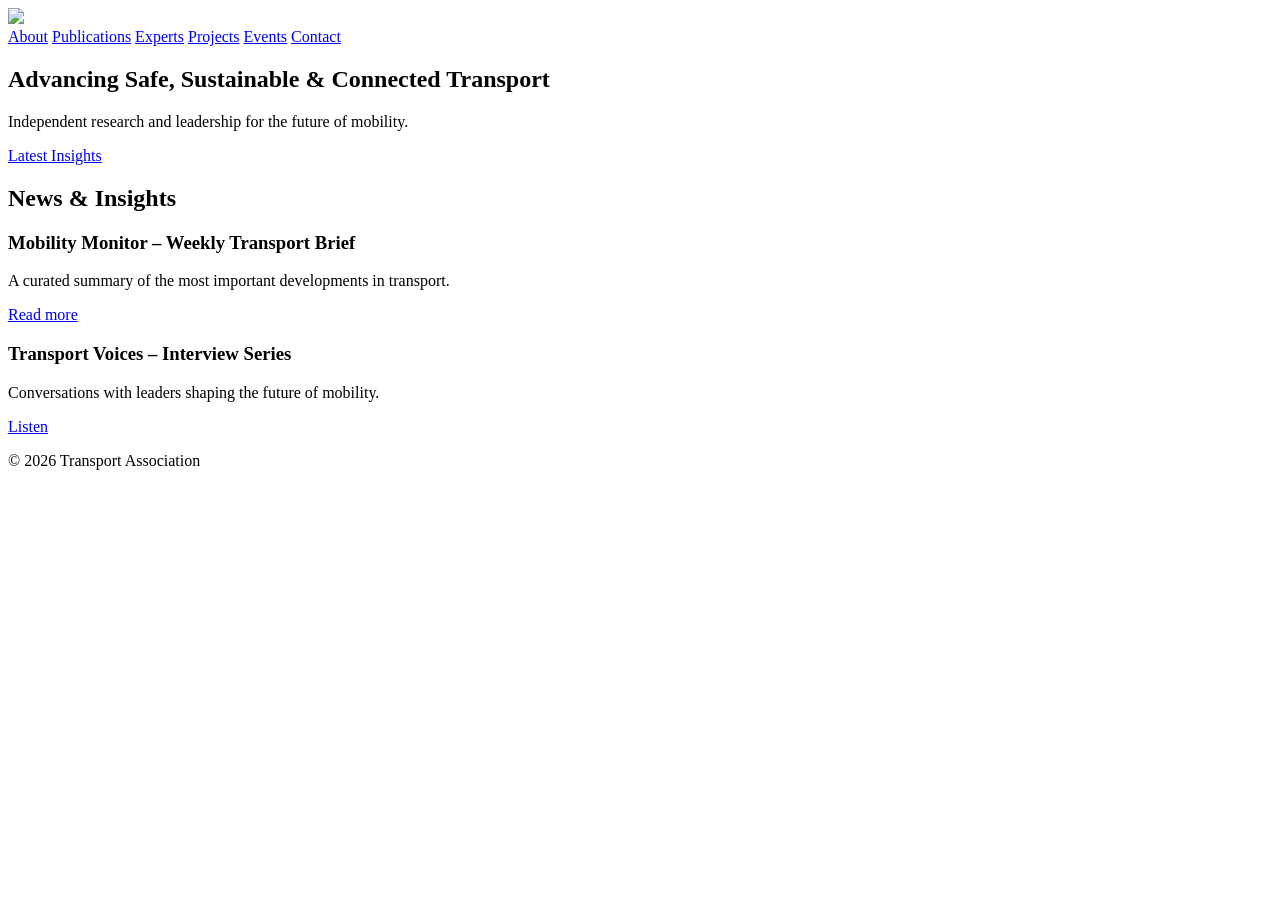
==== index.html @ 953b582c "Create index.html" ====
<!DOCTYPE html>
<html lang="en">
<head>
  <meta charset="UTF-8">
  <title>Transport Association</title>
  <link rel="stylesheet" href="assets/style.css">
</head>

<body>

<header>
  <img src="assets/logo.png" class="logo">
  <nav>
    <a href="about.html">About</a>
    <a href="publications.html">Publications</a>
    <a href="experts.html">Experts</a>
    <a href="projects.html">Projects</a>
    <a href="events.html">Events</a>
    <a href="contact.html">Contact</a>
  </nav>
</header>

<section class="hero">
  <h1>Advancing Safe, Sustainable & Connected Transport</h1>
  <p>Independent research and leadership for the future of mobility.</p>
  <a class="btn" href="publications.html">Latest Insights</a>
</section>

<section class="news">
  <h2>News & Insights</h2>

  <article>
    <h3>Mobility Monitor – Weekly Transport Brief</h3>
    <p>A curated summary of the most important developments in transport.</p>
    <a href="posts/sample-post.html">Read more</a>
  </article>

  <article>
    <h3>Transport Voices – Interview Series</h3>
    <p>Conversations with leaders shaping the future of mobility.</p>
    <a href="#">Listen</a>
  </article>
</section>

<footer>
  <p>© 2026 Transport Association</p>
</footer>

</body>
</html>
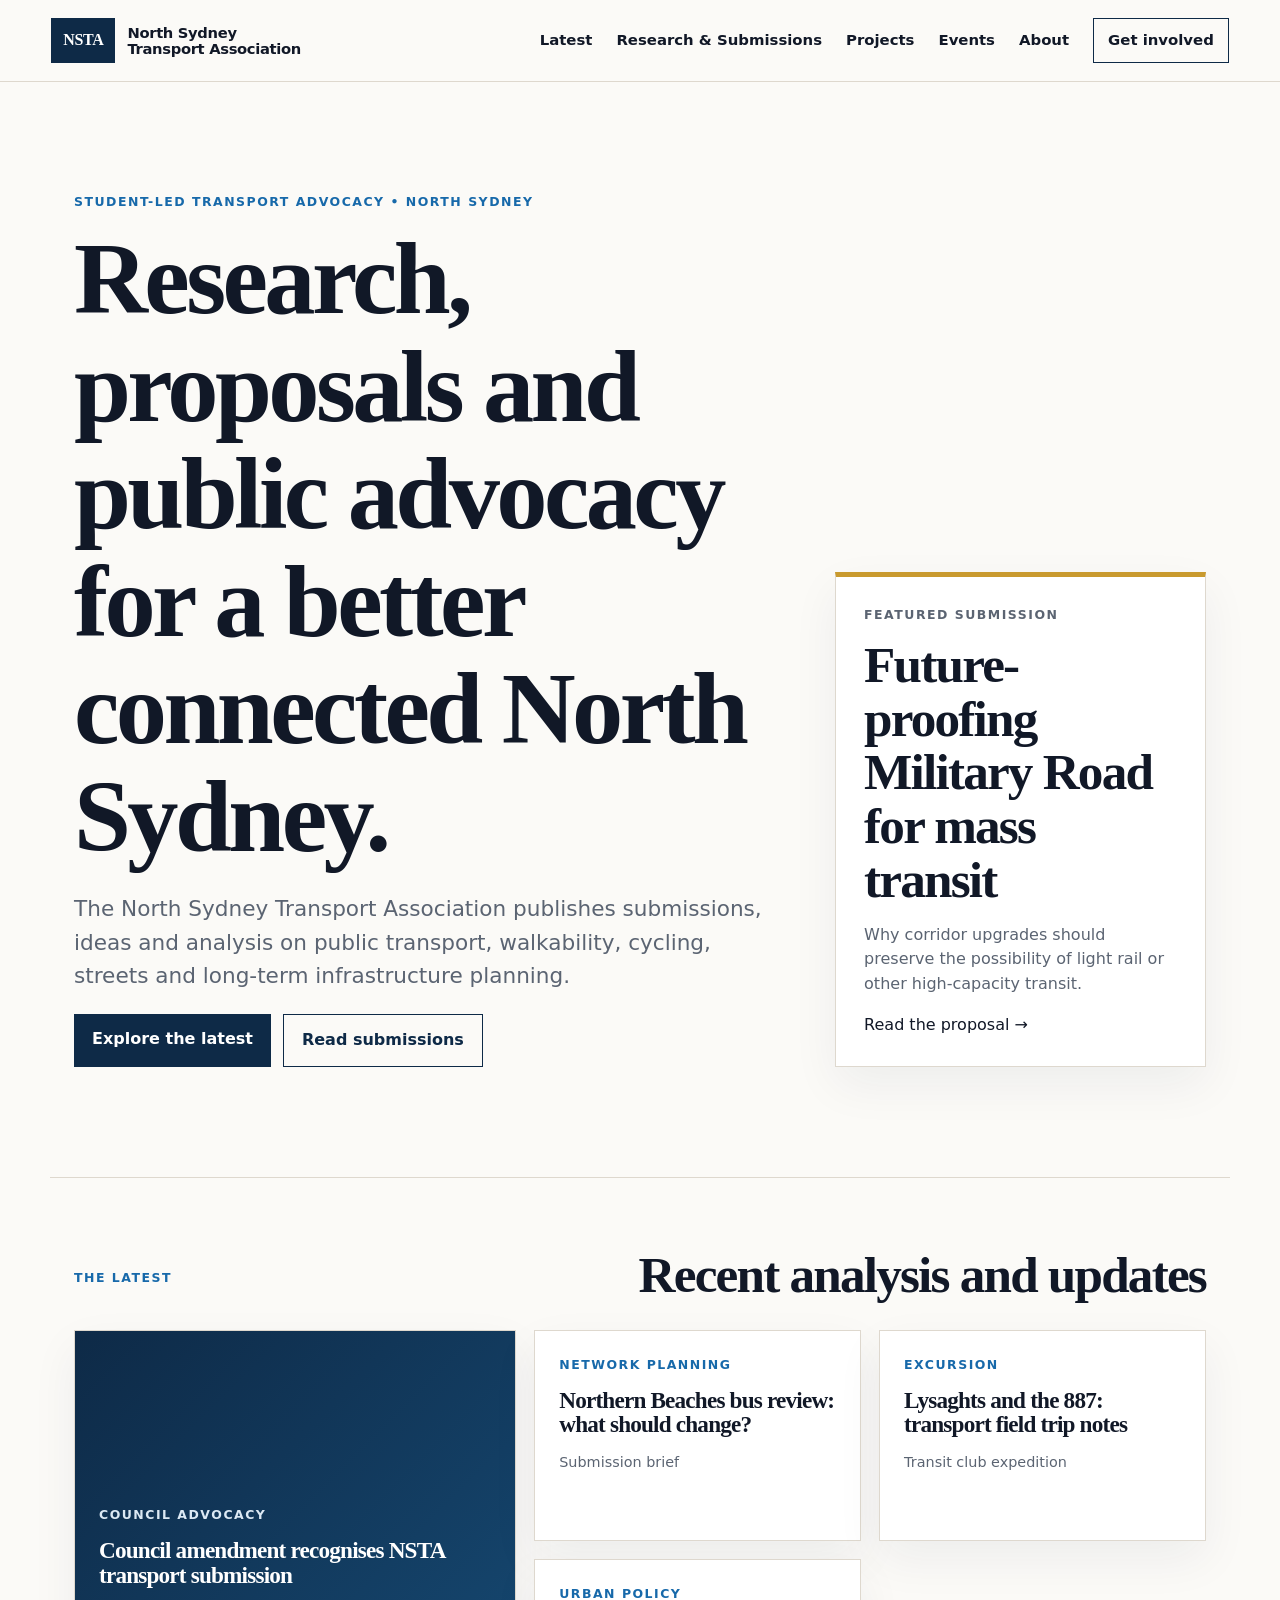
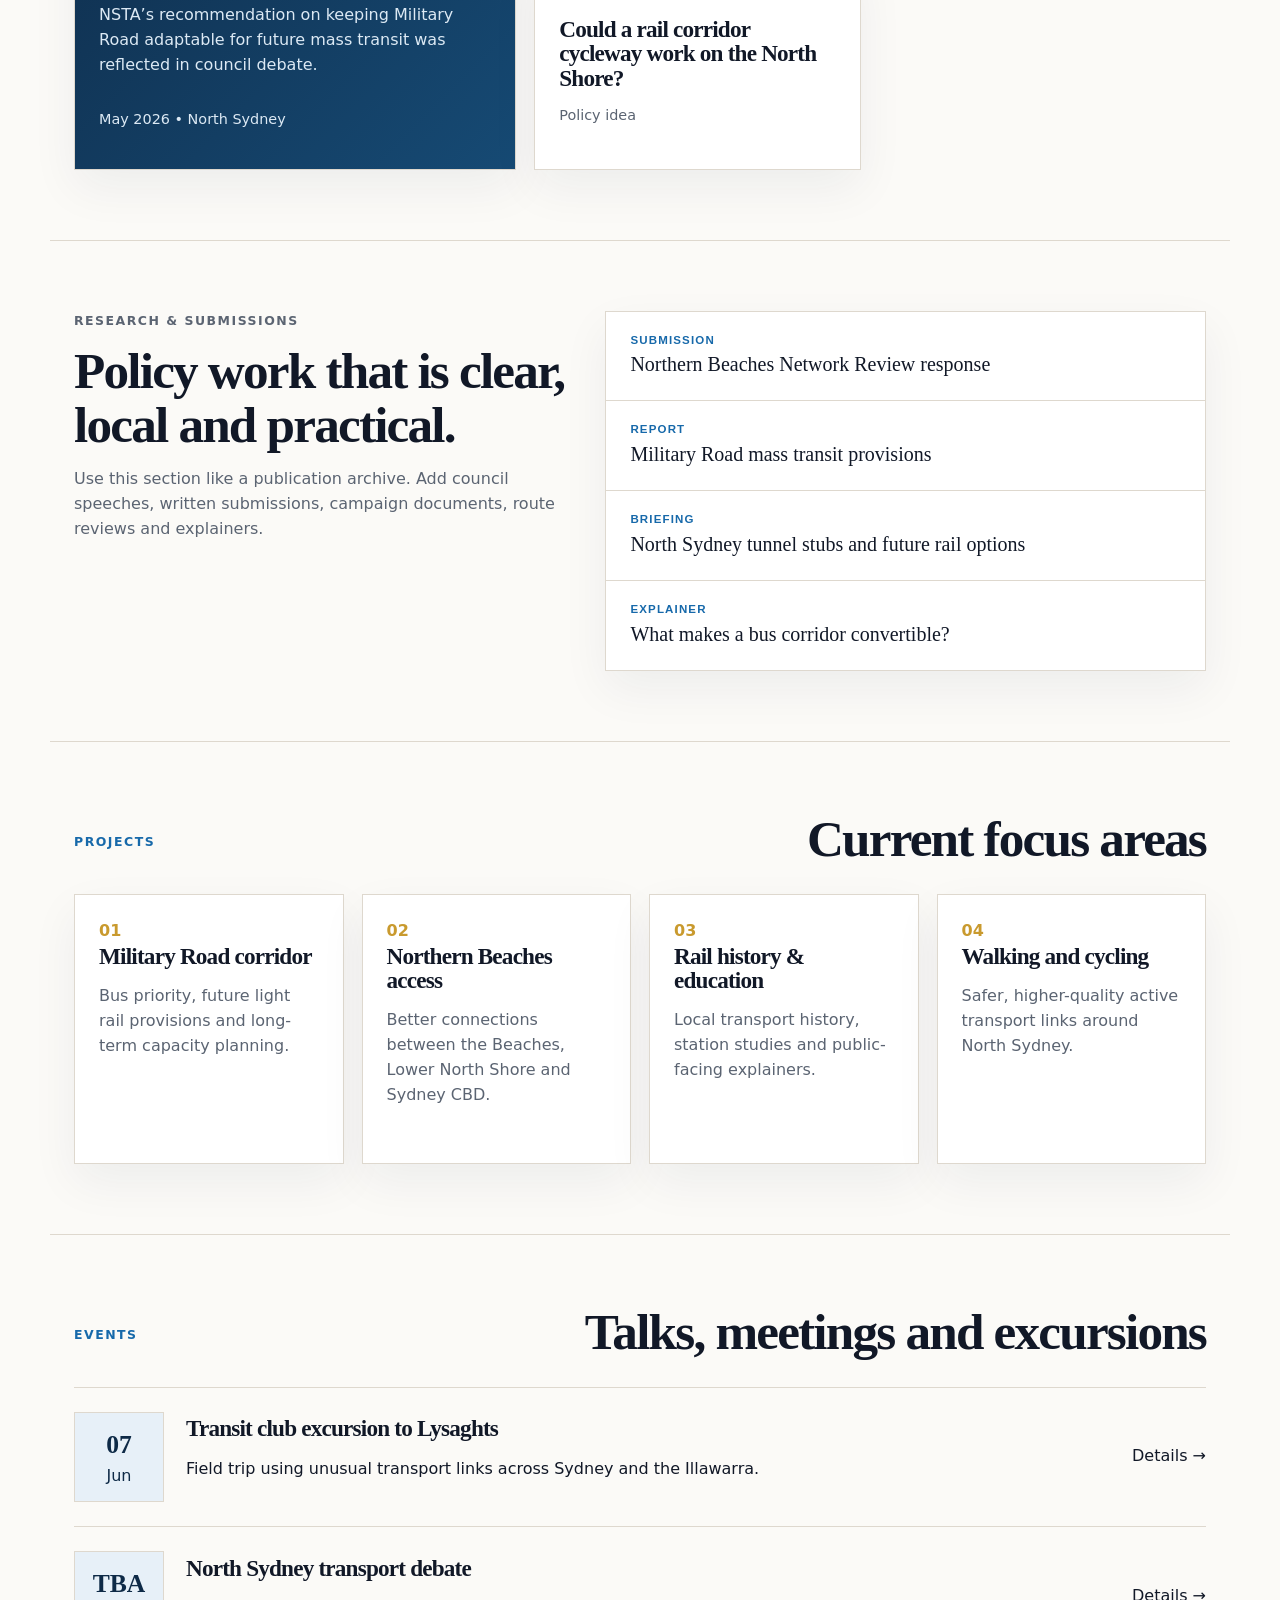
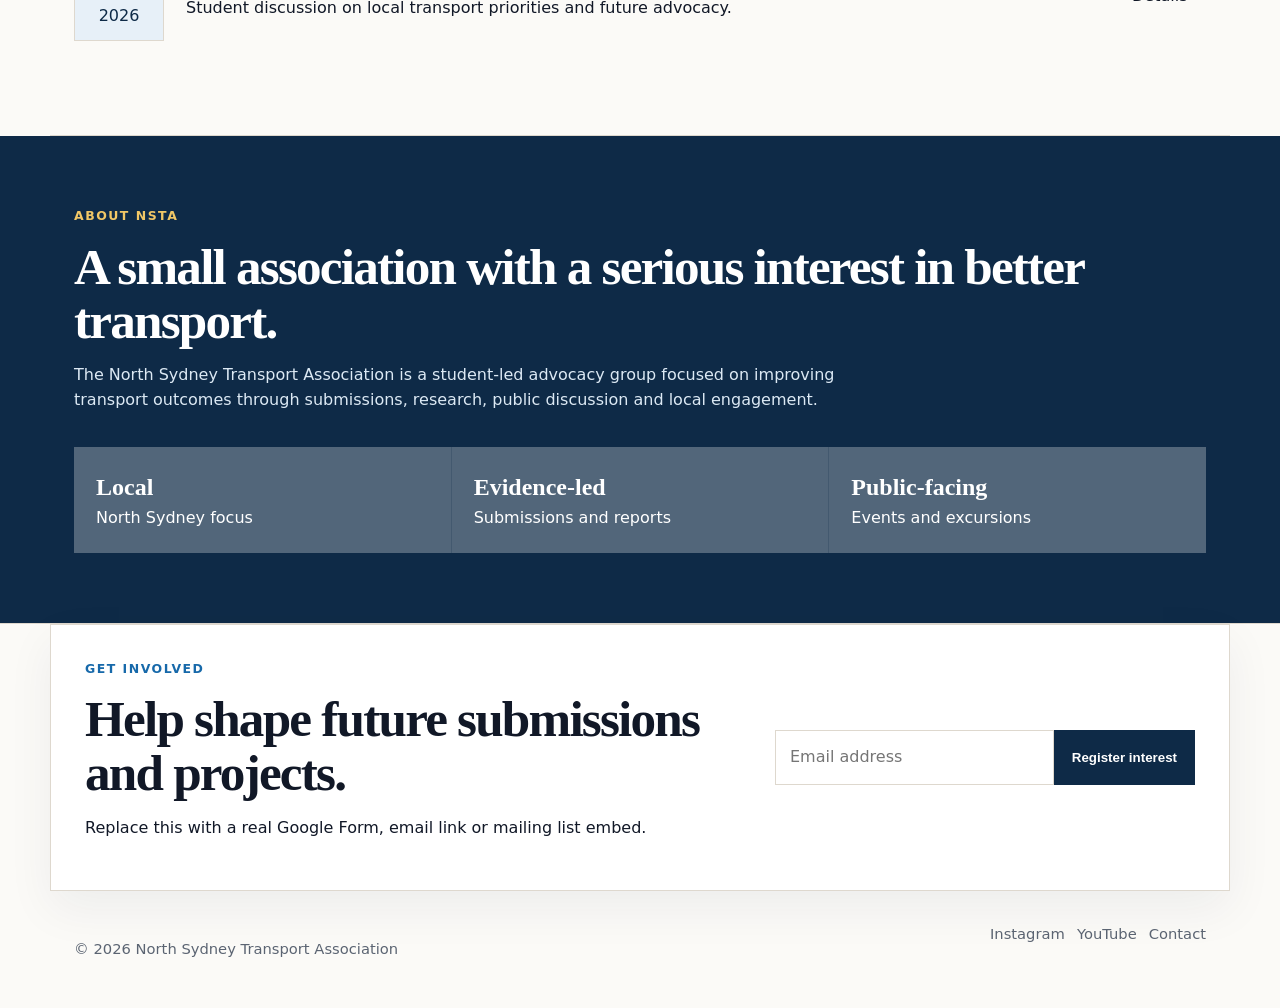
==== commit 39c71861: "Add files via upload" ====
--- a/index.html
+++ b/index.html
@@ -1,50 +1,197 @@
-<!DOCTYPE html>
-<html lang="en">
+<!doctype html>
+<html lang="en-AU">
 <head>
-  <meta charset="UTF-8">
-  <title>Transport Association</title>
-  <link rel="stylesheet" href="assets/style.css">
+  <meta charset="utf-8" />
+  <meta name="viewport" content="width=device-width,initial-scale=1" />
+  <title>North Sydney Transport Association</title>
+  <meta name="description" content="A student-led transport advocacy association focused on better public transport, streets and infrastructure for North Sydney and Sydney." />
+  <link rel="stylesheet" href="styles.css" />
 </head>
+<body>
+  <header class="site-header">
+    <a class="brand" href="#">
+      <span class="brand-mark">NSTA</span>
+      <span class="brand-text">North Sydney<br>Transport Association</span>
+    </a>
 
-<body>
+    <button class="menu-toggle" aria-label="Open menu" aria-expanded="false">Menu</button>
 
-<header>
-  <img src="assets/logo.png" class="logo">
-  <nav>
-    <a href="about.html">About</a>
-    <a href="publications.html">Publications</a>
-    <a href="experts.html">Experts</a>
-    <a href="projects.html">Projects</a>
-    <a href="events.html">Events</a>
-    <a href="contact.html">Contact</a>
-  </nav>
-</header>
+    <nav class="nav" data-nav>
+      <a href="#latest">Latest</a>
+      <a href="#research">Research & Submissions</a>
+      <a href="#projects">Projects</a>
+      <a href="#events">Events</a>
+      <a href="#about">About</a>
+      <a class="nav-button" href="#contact">Get involved</a>
+    </nav>
+  </header>
 
-<section class="hero">
-  <h1>Advancing Safe, Sustainable & Connected Transport</h1>
-  <p>Independent research and leadership for the future of mobility.</p>
-  <a class="btn" href="publications.html">Latest Insights</a>
-</section>
+  <main>
+    <section class="hero">
+      <div class="hero-copy">
+        <p class="eyebrow">Student-led transport advocacy • North Sydney</p>
+        <h1>Research, proposals and public advocacy for a better connected North Sydney.</h1>
+        <p class="lede">
+          The North Sydney Transport Association publishes submissions, ideas and analysis on public transport,
+          walkability, cycling, streets and long-term infrastructure planning.
+        </p>
+        <div class="hero-actions">
+          <a class="button" href="#latest">Explore the latest</a>
+          <a class="button secondary" href="#research">Read submissions</a>
+        </div>
+      </div>
 
-<section class="news">
-  <h2>News & Insights</h2>
+      <aside class="feature-card">
+        <p class="label">Featured submission</p>
+        <h2>Future-proofing Military Road for mass transit</h2>
+        <p>Why corridor upgrades should preserve the possibility of light rail or other high-capacity transit.</p>
+        <a href="#">Read the proposal →</a>
+      </aside>
+    </section>
 
-  <article>
-    <h3>Mobility Monitor – Weekly Transport Brief</h3>
-    <p>A curated summary of the most important developments in transport.</p>
-    <a href="posts/sample-post.html">Read more</a>
-  </article>
+    <section class="section latest" id="latest">
+      <div class="section-heading">
+        <p class="eyebrow">The latest</p>
+        <h2>Recent analysis and updates</h2>
+      </div>
 
-  <article>
-    <h3>Transport Voices – Interview Series</h3>
-    <p>Conversations with leaders shaping the future of mobility.</p>
-    <a href="#">Listen</a>
-  </article>
-</section>
+      <div class="latest-grid">
+        <article class="main-story card">
+          <p class="tag">Council advocacy</p>
+          <h3><a href="#">Council amendment recognises NSTA transport submission</a></h3>
+          <p>NSTA’s recommendation on keeping Military Road adaptable for future mass transit was reflected in council debate.</p>
+          <p class="meta">May 2026 • North Sydney</p>
+        </article>
 
-<footer>
-  <p>© 2026 Transport Association</p>
-</footer>
+        <article class="card">
+          <p class="tag">Network planning</p>
+          <h3><a href="#">Northern Beaches bus review: what should change?</a></h3>
+          <p class="meta">Submission brief</p>
+        </article>
 
+        <article class="card">
+          <p class="tag">Excursion</p>
+          <h3><a href="#">Lysaghts and the 887: transport field trip notes</a></h3>
+          <p class="meta">Transit club expedition</p>
+        </article>
+
+        <article class="card">
+          <p class="tag">Urban policy</p>
+          <h3><a href="#">Could a rail corridor cycleway work on the North Shore?</a></h3>
+          <p class="meta">Policy idea</p>
+        </article>
+      </div>
+    </section>
+
+    <section class="section split" id="research">
+      <div>
+        <p class="eyebrow">Research & submissions</p>
+        <h2>Policy work that is clear, local and practical.</h2>
+        <p>
+          Use this section like a publication archive. Add council speeches, written submissions,
+          campaign documents, route reviews and explainers.
+        </p>
+      </div>
+
+      <div class="list-panel">
+        <a href="#"><span>Submission</span> Northern Beaches Network Review response</a>
+        <a href="#"><span>Report</span> Military Road mass transit provisions</a>
+        <a href="#"><span>Briefing</span> North Sydney tunnel stubs and future rail options</a>
+        <a href="#"><span>Explainer</span> What makes a bus corridor convertible?</a>
+      </div>
+    </section>
+
+    <section class="section" id="projects">
+      <div class="section-heading">
+        <p class="eyebrow">Projects</p>
+        <h2>Current focus areas</h2>
+      </div>
+
+      <div class="topic-grid">
+        <a class="topic" href="#">
+          <span>01</span>
+          <h3>Military Road corridor</h3>
+          <p>Bus priority, future light rail provisions and long-term capacity planning.</p>
+        </a>
+        <a class="topic" href="#">
+          <span>02</span>
+          <h3>Northern Beaches access</h3>
+          <p>Better connections between the Beaches, Lower North Shore and Sydney CBD.</p>
+        </a>
+        <a class="topic" href="#">
+          <span>03</span>
+          <h3>Rail history & education</h3>
+          <p>Local transport history, station studies and public-facing explainers.</p>
+        </a>
+        <a class="topic" href="#">
+          <span>04</span>
+          <h3>Walking and cycling</h3>
+          <p>Safer, higher-quality active transport links around North Sydney.</p>
+        </a>
+      </div>
+    </section>
+
+    <section class="section events" id="events">
+      <div class="section-heading">
+        <p class="eyebrow">Events</p>
+        <h2>Talks, meetings and excursions</h2>
+      </div>
+
+      <div class="event-row">
+        <div class="date-box"><strong>07</strong><span>Jun</span></div>
+        <div>
+          <h3>Transit club excursion to Lysaghts</h3>
+          <p>Field trip using unusual transport links across Sydney and the Illawarra.</p>
+        </div>
+        <a href="#">Details →</a>
+      </div>
+
+      <div class="event-row">
+        <div class="date-box"><strong>TBA</strong><span>2026</span></div>
+        <div>
+          <h3>North Sydney transport debate</h3>
+          <p>Student discussion on local transport priorities and future advocacy.</p>
+        </div>
+        <a href="#">Details →</a>
+      </div>
+    </section>
+
+    <section class="section about" id="about">
+      <p class="eyebrow">About NSTA</p>
+      <h2>A small association with a serious interest in better transport.</h2>
+      <p>
+        The North Sydney Transport Association is a student-led advocacy group focused on improving transport
+        outcomes through submissions, research, public discussion and local engagement.
+      </p>
+      <div class="stat-grid">
+        <div><strong>Local</strong><span>North Sydney focus</span></div>
+        <div><strong>Evidence-led</strong><span>Submissions and reports</span></div>
+        <div><strong>Public-facing</strong><span>Events and excursions</span></div>
+      </div>
+    </section>
+
+    <section class="section newsletter" id="contact">
+      <div>
+        <p class="eyebrow">Get involved</p>
+        <h2>Help shape future submissions and projects.</h2>
+        <p>Replace this with a real Google Form, email link or mailing list embed.</p>
+      </div>
+      <form action="https://formspree.io/f/your-id" method="POST">
+        <input type="email" name="email" placeholder="Email address" aria-label="Email address">
+        <button type="submit">Register interest</button>
+      </form>
+    </section>
+  </main>
+
+  <footer class="footer">
+    <p>© <span id="year"></span> North Sydney Transport Association</p>
+    <div>
+      <a href="#">Instagram</a>
+      <a href="#">YouTube</a>
+      <a href="#">Contact</a>
+    </div>
+  </footer>
+
+  <script src="script.js"></script>
 </body>
 </html>
--- a/styles.css
+++ b/styles.css
@@ -0,0 +1,365 @@
+:root {
+  --ink: #111827;
+  --muted: #5b6472;
+  --paper: #fbfaf7;
+  --panel: #ffffff;
+  --line: #ded8ce;
+  --navy: #0e2a47;
+  --blue: #1769aa;
+  --gold: #c99a2e;
+  --soft-blue: #e7f0f8;
+  --max: 1180px;
+}
+
+* { box-sizing: border-box; }
+
+body {
+  margin: 0;
+  font-family: Inter, ui-sans-serif, system-ui, -apple-system, BlinkMacSystemFont, "Segoe UI", sans-serif;
+  background: var(--paper);
+  color: var(--ink);
+  line-height: 1.55;
+}
+
+a { color: inherit; text-decoration: none; }
+a:hover { color: var(--blue); }
+
+.site-header {
+  position: sticky;
+  top: 0;
+  z-index: 10;
+  background: rgba(251, 250, 247, 0.94);
+  backdrop-filter: blur(12px);
+  border-bottom: 1px solid var(--line);
+  display: flex;
+  align-items: center;
+  justify-content: space-between;
+  padding: 18px clamp(18px, 4vw, 54px);
+}
+
+.brand {
+  display: flex;
+  align-items: center;
+  gap: 12px;
+  font-weight: 800;
+  letter-spacing: -0.02em;
+}
+
+.brand-mark {
+  background: var(--navy);
+  color: white;
+  padding: 10px 12px;
+  font-family: Georgia, serif;
+  font-size: 1rem;
+}
+
+.brand-text {
+  font-size: .92rem;
+  line-height: 1.05;
+}
+
+.nav {
+  display: flex;
+  align-items: center;
+  gap: 24px;
+  font-size: .93rem;
+  font-weight: 650;
+}
+
+.nav-button {
+  border: 1px solid var(--navy);
+  padding: 10px 14px;
+}
+
+.menu-toggle { display: none; }
+
+.hero {
+  max-width: var(--max);
+  margin: 0 auto;
+  padding: clamp(56px, 9vw, 110px) 24px;
+  display: grid;
+  grid-template-columns: minmax(0, 1.45fr) minmax(280px, .75fr);
+  gap: 44px;
+  align-items: end;
+  border-bottom: 1px solid var(--line);
+}
+
+.eyebrow, .tag, .label {
+  color: var(--blue);
+  text-transform: uppercase;
+  font-size: .78rem;
+  font-weight: 800;
+  letter-spacing: .12em;
+  margin: 0 0 14px;
+}
+
+h1, h2, h3 {
+  font-family: Georgia, "Times New Roman", serif;
+  letter-spacing: -0.035em;
+  line-height: 1.05;
+  margin: 0;
+}
+
+h1 { font-size: clamp(2.8rem, 8vw, 6.7rem); max-width: 980px; }
+h2 { font-size: clamp(2rem, 4vw, 4rem); }
+h3 { font-size: 1.45rem; }
+
+.lede {
+  font-size: clamp(1.1rem, 2vw, 1.35rem);
+  color: var(--muted);
+  max-width: 770px;
+}
+
+.hero-actions, .footer div {
+  display: flex;
+  flex-wrap: wrap;
+  gap: 12px;
+}
+
+.button, button {
+  background: var(--navy);
+  color: white;
+  border: 0;
+  padding: 13px 18px;
+  font-weight: 800;
+  cursor: pointer;
+}
+
+.button.secondary {
+  background: transparent;
+  color: var(--navy);
+  border: 1px solid var(--navy);
+}
+
+.feature-card, .card, .topic, .list-panel, .newsletter {
+  background: var(--panel);
+  border: 1px solid var(--line);
+  box-shadow: 0 18px 45px rgba(14,42,71,.06);
+}
+
+.feature-card {
+  padding: 28px;
+  border-top: 5px solid var(--gold);
+}
+
+.feature-card p { color: var(--muted); }
+
+.section {
+  max-width: var(--max);
+  margin: 0 auto;
+  padding: 70px 24px;
+  border-bottom: 1px solid var(--line);
+}
+
+.section-heading {
+  display: flex;
+  align-items: end;
+  justify-content: space-between;
+  gap: 22px;
+  margin-bottom: 28px;
+}
+
+.latest-grid {
+  display: grid;
+  grid-template-columns: 1.15fr .85fr .85fr;
+  gap: 18px;
+}
+
+.card {
+  padding: 24px;
+  min-height: 210px;
+}
+
+.main-story {
+  grid-row: span 2;
+  min-height: 440px;
+  background: linear-gradient(135deg, var(--navy), #164a74);
+  color: white;
+  display: flex;
+  flex-direction: column;
+  justify-content: end;
+}
+
+.main-story .tag,
+.main-story .meta,
+.main-story p { color: #dce9f4; }
+
+.meta { color: var(--muted); font-size: .9rem; }
+
+.split {
+  display: grid;
+  grid-template-columns: .9fr 1.1fr;
+  gap: 40px;
+}
+
+.split p { color: var(--muted); }
+
+.list-panel a {
+  display: block;
+  padding: 20px 24px;
+  border-bottom: 1px solid var(--line);
+  font-family: Georgia, serif;
+  font-size: 1.25rem;
+}
+
+.list-panel a:last-child { border-bottom: 0; }
+.list-panel span {
+  display: block;
+  font-family: Inter, sans-serif;
+  color: var(--blue);
+  text-transform: uppercase;
+  font-size: .72rem;
+  font-weight: 800;
+  letter-spacing: .1em;
+}
+
+.topic-grid {
+  display: grid;
+  grid-template-columns: repeat(4, 1fr);
+  gap: 18px;
+}
+
+.topic {
+  padding: 24px;
+  min-height: 270px;
+}
+
+.topic span {
+  color: var(--gold);
+  font-weight: 900;
+}
+
+.topic p { color: var(--muted); }
+
+.event-row {
+  display: grid;
+  grid-template-columns: 90px 1fr auto;
+  gap: 22px;
+  align-items: center;
+  border-top: 1px solid var(--line);
+  padding: 24px 0;
+}
+
+.date-box {
+  background: var(--soft-blue);
+  color: var(--navy);
+  text-align: center;
+  padding: 12px;
+  border: 1px solid var(--line);
+}
+
+.date-box strong {
+  display: block;
+  font-size: 1.6rem;
+  font-family: Georgia, serif;
+}
+
+.about {
+  background: var(--navy);
+  color: white;
+  max-width: none;
+  padding-left: max(24px, calc((100vw - var(--max)) / 2 + 24px));
+  padding-right: max(24px, calc((100vw - var(--max)) / 2 + 24px));
+}
+
+.about p { max-width: 820px; color: #dce9f4; }
+.about .eyebrow { color: #f1c766; }
+
+.stat-grid {
+  display: grid;
+  grid-template-columns: repeat(3, 1fr);
+  gap: 1px;
+  margin-top: 34px;
+  background: rgba(255,255,255,.22);
+}
+
+.stat-grid div {
+  background: rgba(255,255,255,.08);
+  padding: 22px;
+}
+
+.stat-grid strong {
+  display: block;
+  font-family: Georgia, serif;
+  font-size: 1.5rem;
+}
+
+.newsletter {
+  display: flex;
+  align-items: center;
+  justify-content: space-between;
+  gap: 32px;
+  padding: 34px;
+}
+
+.newsletter form {
+  display: flex;
+  min-width: min(420px, 100%);
+}
+
+.newsletter input {
+  flex: 1;
+  padding: 14px;
+  border: 1px solid var(--line);
+  font: inherit;
+}
+
+.footer {
+  max-width: var(--max);
+  margin: 0 auto;
+  padding: 32px 24px;
+  display: flex;
+  justify-content: space-between;
+  gap: 18px;
+  color: var(--muted);
+  font-size: .92rem;
+}
+
+@media (max-width: 850px) {
+  .menu-toggle {
+    display: inline-block;
+    background: transparent;
+    color: var(--navy);
+    border: 1px solid var(--navy);
+  }
+
+  .nav {
+    display: none;
+    position: absolute;
+    top: 76px;
+    left: 18px;
+    right: 18px;
+    padding: 18px;
+    background: var(--panel);
+    border: 1px solid var(--line);
+    flex-direction: column;
+    align-items: start;
+  }
+
+  .nav.open { display: flex; }
+
+  .hero,
+  .split,
+  .newsletter {
+    grid-template-columns: 1fr;
+    display: grid;
+  }
+
+  .latest-grid,
+  .topic-grid,
+  .stat-grid {
+    grid-template-columns: 1fr;
+  }
+
+  .main-story { min-height: 330px; }
+
+  .event-row {
+    grid-template-columns: 70px 1fr;
+  }
+
+  .event-row a { grid-column: 2; }
+
+  .footer {
+    flex-direction: column;
+  }
+}
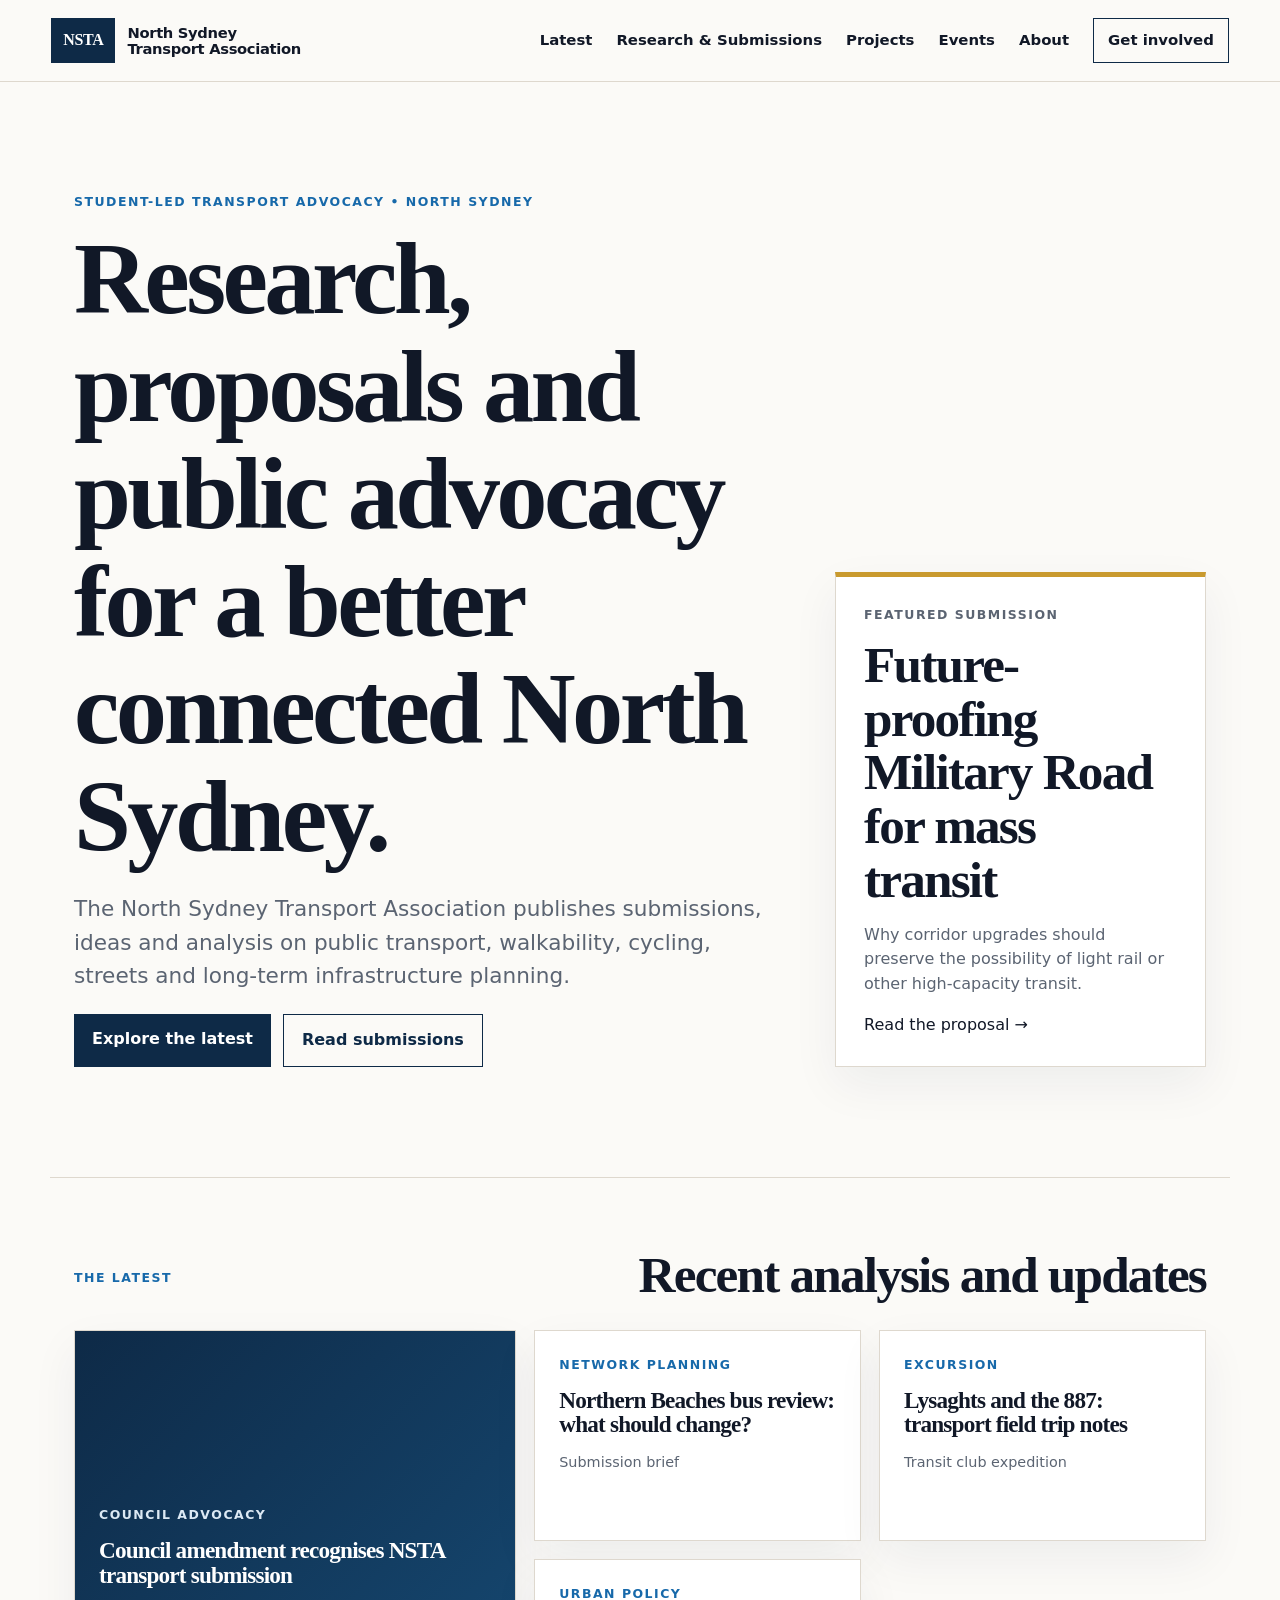
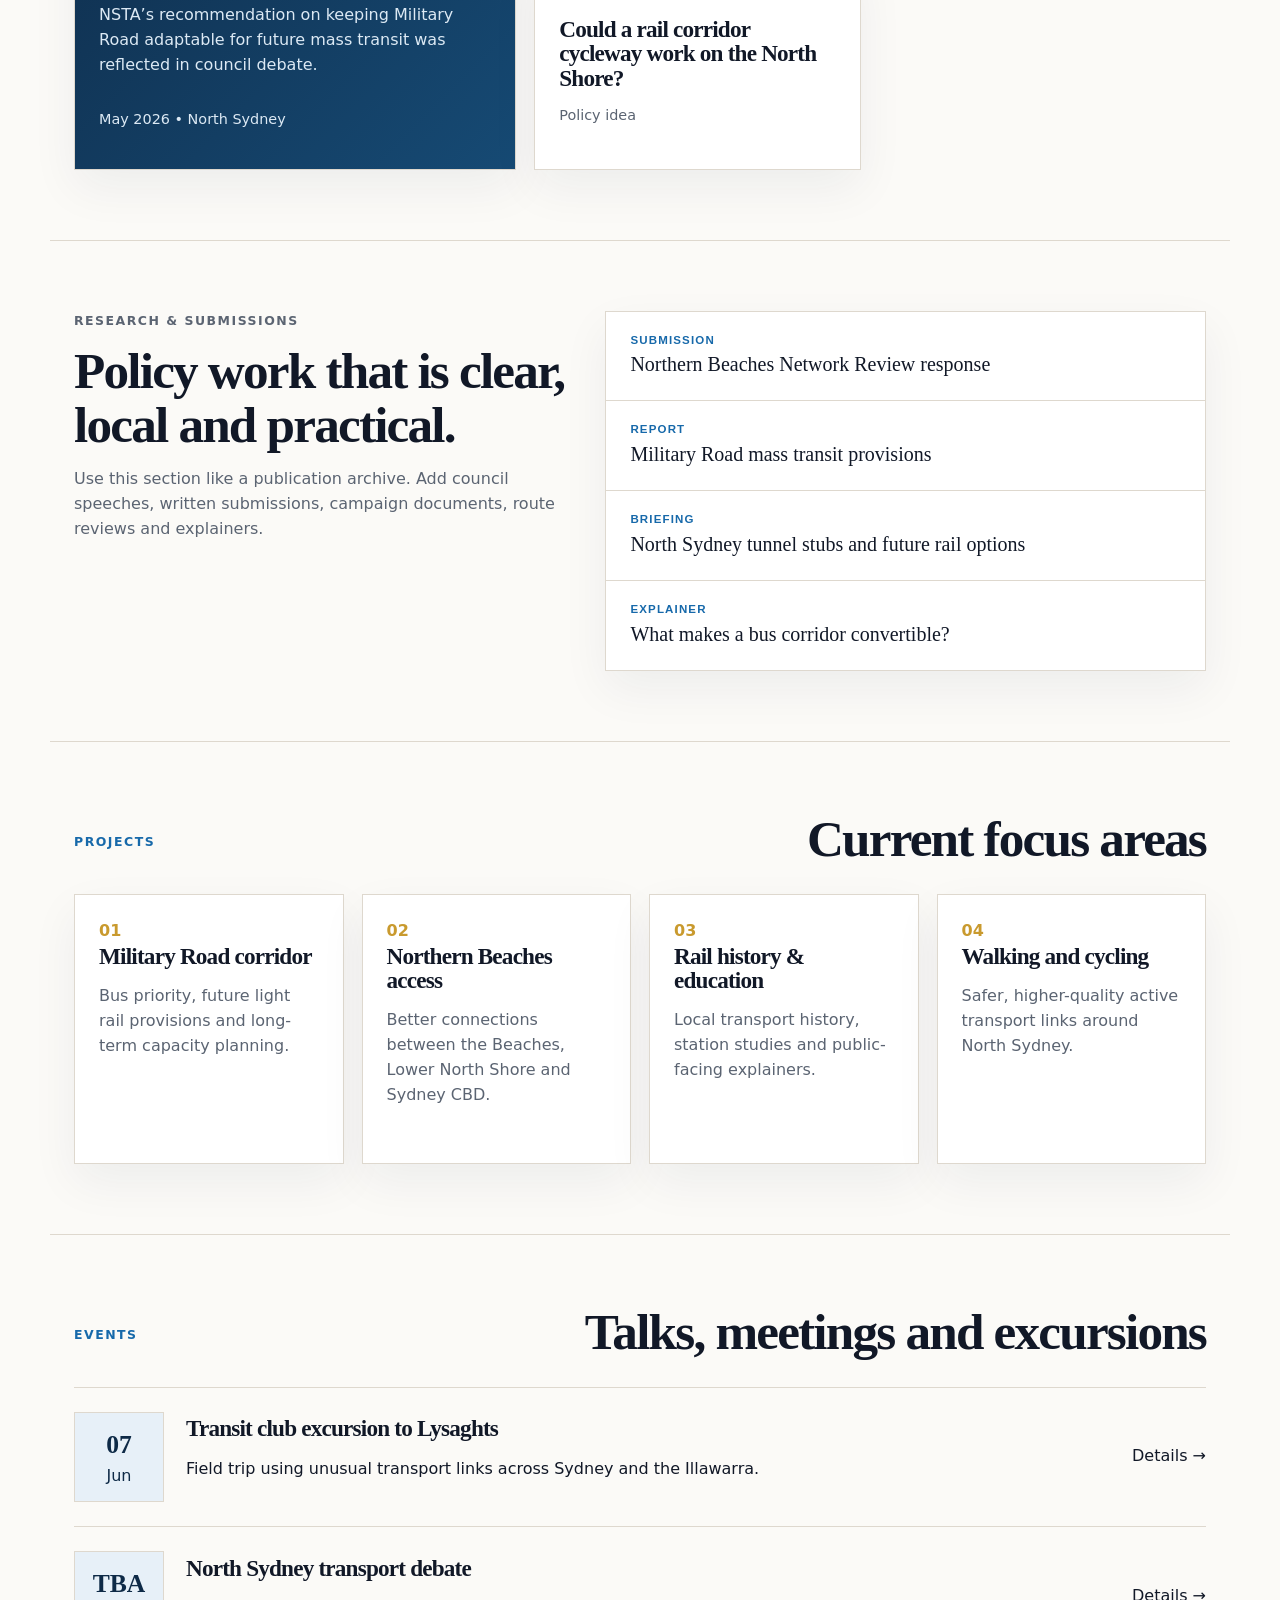
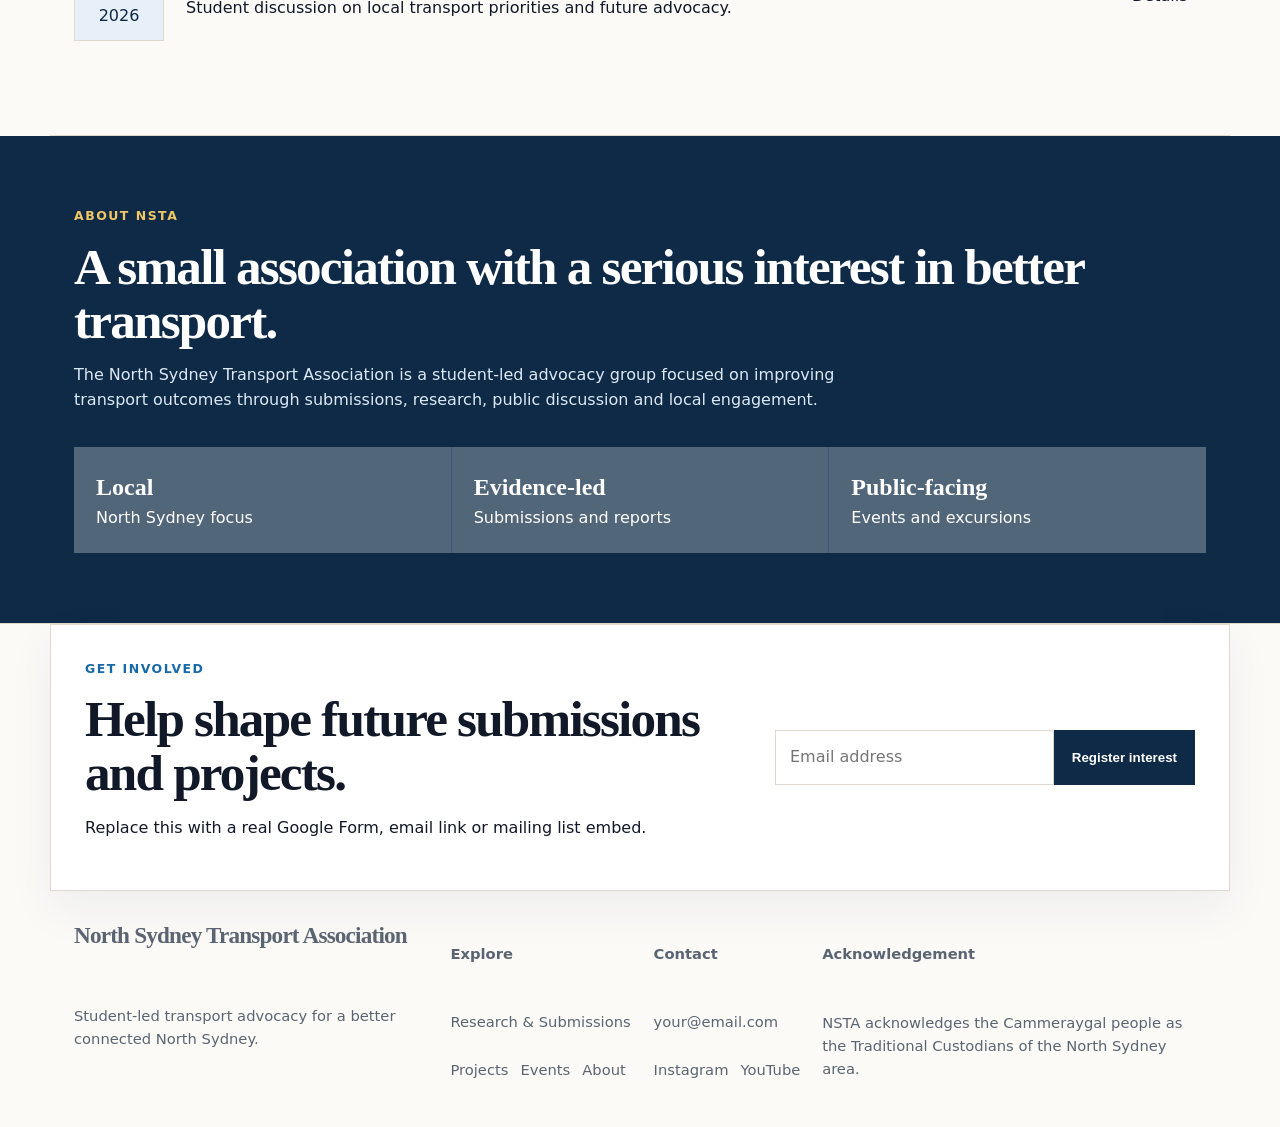
==== commit 709db87d: "Update index.html" ====
--- a/index.html
+++ b/index.html
@@ -183,15 +183,29 @@
     </section>
   </main>
 
-  <footer class="footer">
-    <p>© <span id="year"></span> North Sydney Transport Association</p>
-    <div>
-      <a href="#">Instagram</a>
-      <a href="#">YouTube</a>
-      <a href="#">Contact</a>
-    </div>
-  </footer>
-
-  <script src="script.js"></script>
-</body>
-</html>
+<footer class="footer big-footer">
+  <div>
+    <h3>North Sydney Transport Association</h3>
+    <p>Student-led transport advocacy for a better connected North Sydney.</p>
+  </div>
+
+  <div>
+    <h4>Explore</h4>
+    <a href="#research">Research & Submissions</a>
+    <a href="#projects">Projects</a>
+    <a href="#events">Events</a>
+    <a href="#about">About</a>
+  </div>
+
+  <div>
+    <h4>Contact</h4>
+    <a href="mailto:your@email.com">your@email.com</a>
+    <a href="#">Instagram</a>
+    <a href="#">YouTube</a>
+  </div>
+
+  <div>
+    <h4>Acknowledgement</h4>
+    <p>NSTA acknowledges the Cammeraygal people as the Traditional Custodians of the North Sydney area.</p>
+  </div>
+</footer>
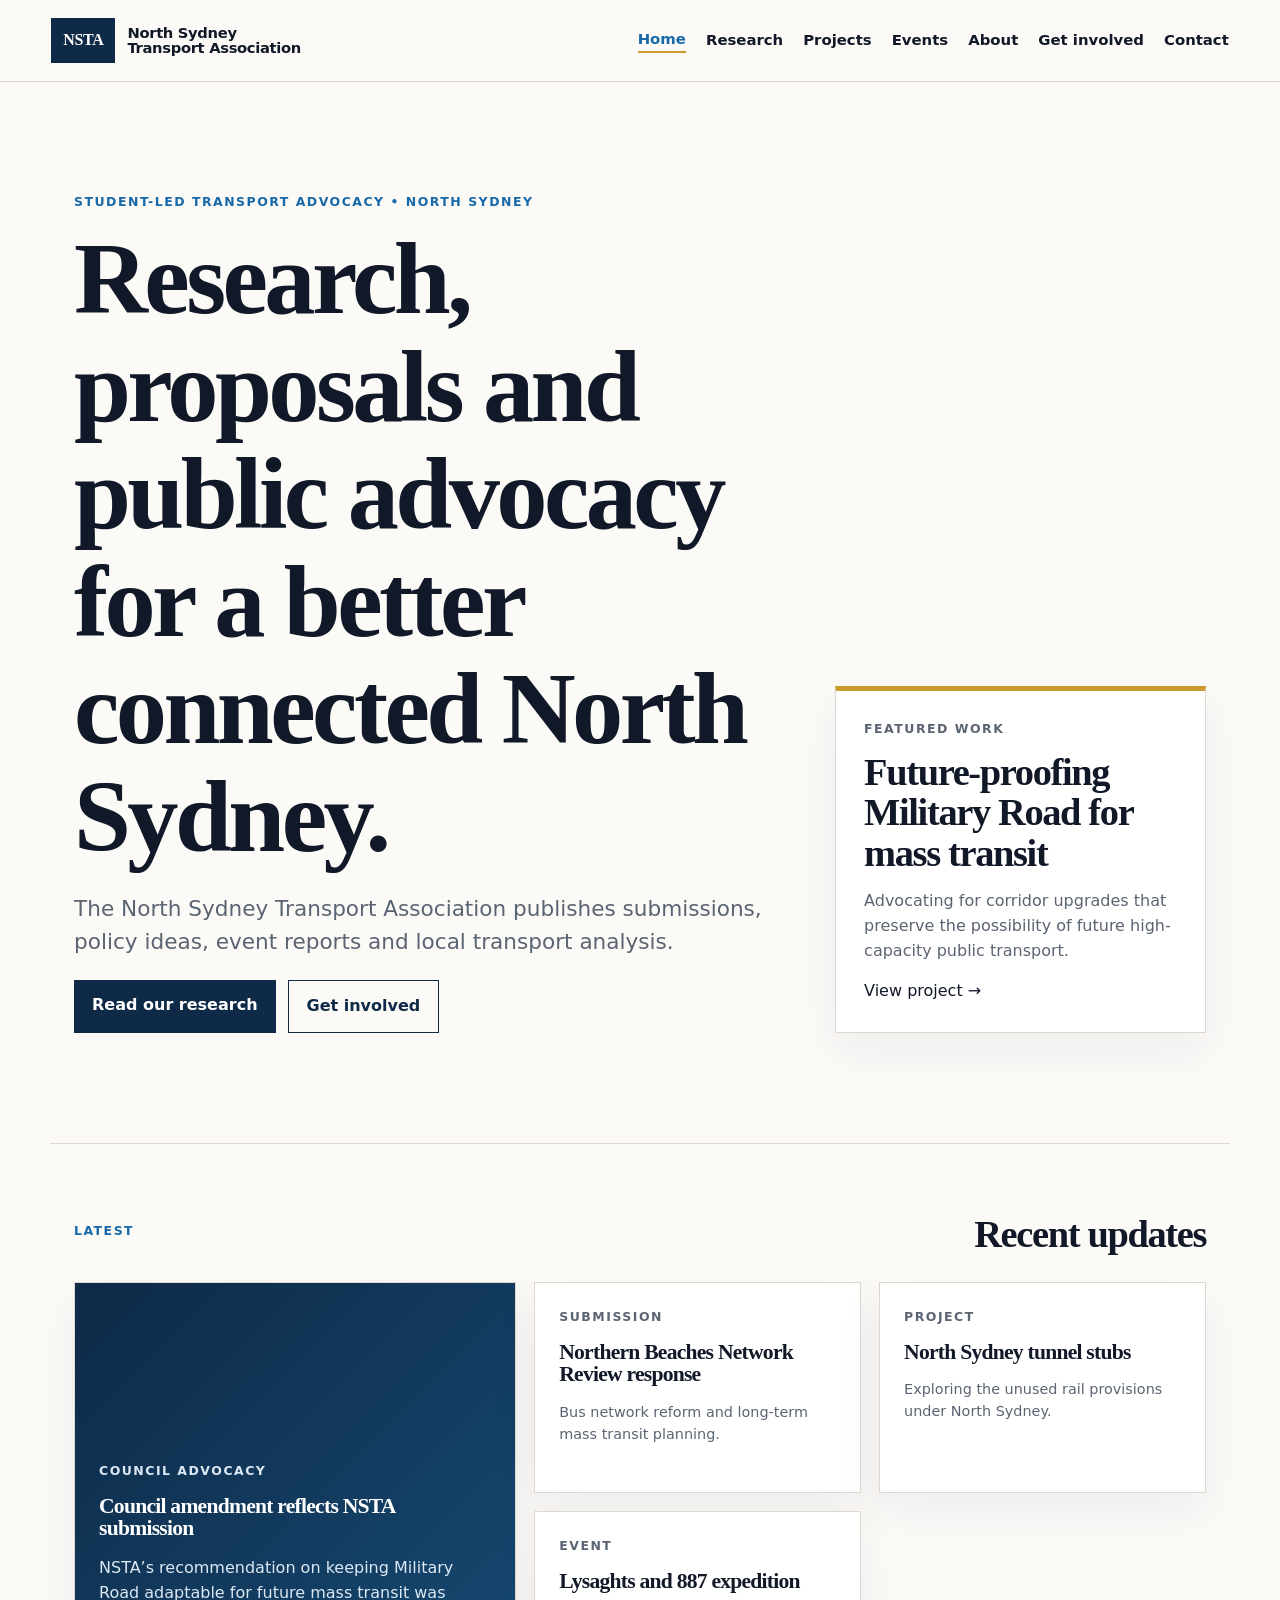
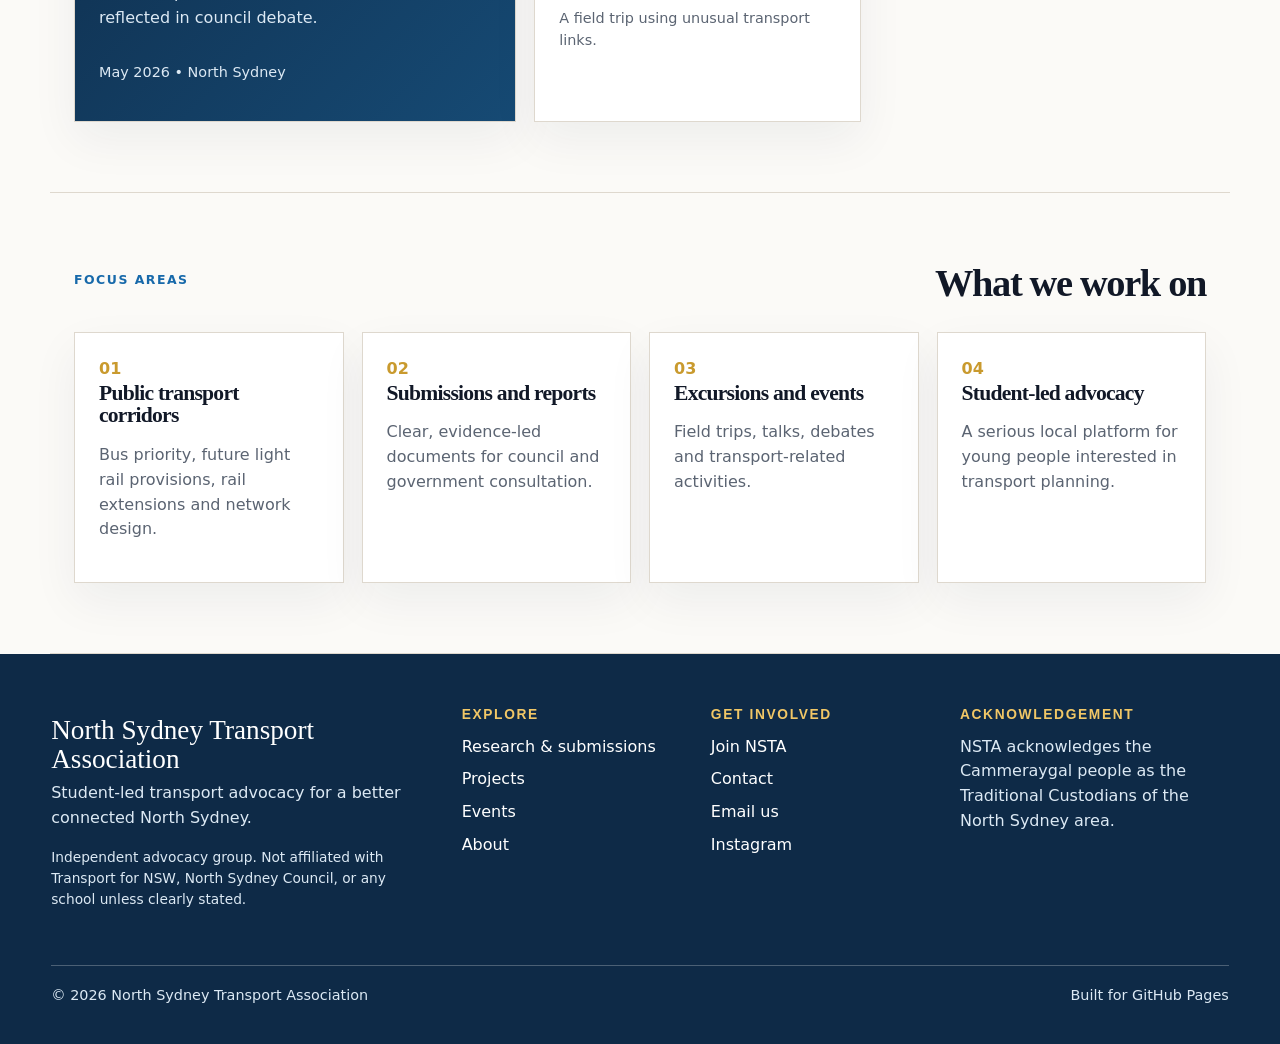
==== commit 655fdafe: "Add files via upload" ====
--- a/index.html
+++ b/index.html
@@ -1,211 +1,40 @@
 <!doctype html>
 <html lang="en-AU">
 <head>
-  <meta charset="utf-8" />
-  <meta name="viewport" content="width=device-width,initial-scale=1" />
-  <title>North Sydney Transport Association</title>
-  <meta name="description" content="A student-led transport advocacy association focused on better public transport, streets and infrastructure for North Sydney and Sydney." />
-  <link rel="stylesheet" href="styles.css" />
+  <meta charset="utf-8">
+  <meta name="viewport" content="width=device-width,initial-scale=1">
+  <title>Home | North Sydney Transport Association</title>
+  <meta name="description" content="North Sydney Transport Association — student-led transport advocacy for a better connected North Sydney.">
+  <link rel="stylesheet" href="styles.css">
 </head>
 <body>
   <header class="site-header">
-    <a class="brand" href="#">
-      <span class="brand-mark">NSTA</span>
-      <span class="brand-text">North Sydney<br>Transport Association</span>
-    </a>
-
+    <a class="brand" href="index.html"><span class="brand-mark">NSTA</span><span class="brand-text">North Sydney<br>Transport Association</span></a>
     <button class="menu-toggle" aria-label="Open menu" aria-expanded="false">Menu</button>
-
     <nav class="nav" data-nav>
-      <a href="#latest">Latest</a>
-      <a href="#research">Research & Submissions</a>
-      <a href="#projects">Projects</a>
-      <a href="#events">Events</a>
-      <a href="#about">About</a>
-      <a class="nav-button" href="#contact">Get involved</a>
+        <a class="active" href="index.html">Home</a>
+        <a class="" href="research.html">Research</a>
+        <a class="" href="projects.html">Projects</a>
+        <a class="" href="events.html">Events</a>
+        <a class="" href="about.html">About</a>
+        <a class="" href="get-involved.html">Get involved</a>
+        <a class="" href="contact.html">Contact</a>
     </nav>
   </header>
-
   <main>
-    <section class="hero">
-      <div class="hero-copy">
-        <p class="eyebrow">Student-led transport advocacy • North Sydney</p>
-        <h1>Research, proposals and public advocacy for a better connected North Sydney.</h1>
-        <p class="lede">
-          The North Sydney Transport Association publishes submissions, ideas and analysis on public transport,
-          walkability, cycling, streets and long-term infrastructure planning.
-        </p>
-        <div class="hero-actions">
-          <a class="button" href="#latest">Explore the latest</a>
-          <a class="button secondary" href="#research">Read submissions</a>
-        </div>
-      </div>
-
-      <aside class="feature-card">
-        <p class="label">Featured submission</p>
-        <h2>Future-proofing Military Road for mass transit</h2>
-        <p>Why corridor upgrades should preserve the possibility of light rail or other high-capacity transit.</p>
-        <a href="#">Read the proposal →</a>
-      </aside>
-    </section>
-
-    <section class="section latest" id="latest">
-      <div class="section-heading">
-        <p class="eyebrow">The latest</p>
-        <h2>Recent analysis and updates</h2>
-      </div>
-
-      <div class="latest-grid">
-        <article class="main-story card">
-          <p class="tag">Council advocacy</p>
-          <h3><a href="#">Council amendment recognises NSTA transport submission</a></h3>
-          <p>NSTA’s recommendation on keeping Military Road adaptable for future mass transit was reflected in council debate.</p>
-          <p class="meta">May 2026 • North Sydney</p>
-        </article>
-
-        <article class="card">
-          <p class="tag">Network planning</p>
-          <h3><a href="#">Northern Beaches bus review: what should change?</a></h3>
-          <p class="meta">Submission brief</p>
-        </article>
-
-        <article class="card">
-          <p class="tag">Excursion</p>
-          <h3><a href="#">Lysaghts and the 887: transport field trip notes</a></h3>
-          <p class="meta">Transit club expedition</p>
-        </article>
-
-        <article class="card">
-          <p class="tag">Urban policy</p>
-          <h3><a href="#">Could a rail corridor cycleway work on the North Shore?</a></h3>
-          <p class="meta">Policy idea</p>
-        </article>
-      </div>
-    </section>
-
-    <section class="section split" id="research">
-      <div>
-        <p class="eyebrow">Research & submissions</p>
-        <h2>Policy work that is clear, local and practical.</h2>
-        <p>
-          Use this section like a publication archive. Add council speeches, written submissions,
-          campaign documents, route reviews and explainers.
-        </p>
-      </div>
-
-      <div class="list-panel">
-        <a href="#"><span>Submission</span> Northern Beaches Network Review response</a>
-        <a href="#"><span>Report</span> Military Road mass transit provisions</a>
-        <a href="#"><span>Briefing</span> North Sydney tunnel stubs and future rail options</a>
-        <a href="#"><span>Explainer</span> What makes a bus corridor convertible?</a>
-      </div>
-    </section>
-
-    <section class="section" id="projects">
-      <div class="section-heading">
-        <p class="eyebrow">Projects</p>
-        <h2>Current focus areas</h2>
-      </div>
-
-      <div class="topic-grid">
-        <a class="topic" href="#">
-          <span>01</span>
-          <h3>Military Road corridor</h3>
-          <p>Bus priority, future light rail provisions and long-term capacity planning.</p>
-        </a>
-        <a class="topic" href="#">
-          <span>02</span>
-          <h3>Northern Beaches access</h3>
-          <p>Better connections between the Beaches, Lower North Shore and Sydney CBD.</p>
-        </a>
-        <a class="topic" href="#">
-          <span>03</span>
-          <h3>Rail history & education</h3>
-          <p>Local transport history, station studies and public-facing explainers.</p>
-        </a>
-        <a class="topic" href="#">
-          <span>04</span>
-          <h3>Walking and cycling</h3>
-          <p>Safer, higher-quality active transport links around North Sydney.</p>
-        </a>
-      </div>
-    </section>
-
-    <section class="section events" id="events">
-      <div class="section-heading">
-        <p class="eyebrow">Events</p>
-        <h2>Talks, meetings and excursions</h2>
-      </div>
-
-      <div class="event-row">
-        <div class="date-box"><strong>07</strong><span>Jun</span></div>
-        <div>
-          <h3>Transit club excursion to Lysaghts</h3>
-          <p>Field trip using unusual transport links across Sydney and the Illawarra.</p>
-        </div>
-        <a href="#">Details →</a>
-      </div>
-
-      <div class="event-row">
-        <div class="date-box"><strong>TBA</strong><span>2026</span></div>
-        <div>
-          <h3>North Sydney transport debate</h3>
-          <p>Student discussion on local transport priorities and future advocacy.</p>
-        </div>
-        <a href="#">Details →</a>
-      </div>
-    </section>
-
-    <section class="section about" id="about">
-      <p class="eyebrow">About NSTA</p>
-      <h2>A small association with a serious interest in better transport.</h2>
-      <p>
-        The North Sydney Transport Association is a student-led advocacy group focused on improving transport
-        outcomes through submissions, research, public discussion and local engagement.
-      </p>
-      <div class="stat-grid">
-        <div><strong>Local</strong><span>North Sydney focus</span></div>
-        <div><strong>Evidence-led</strong><span>Submissions and reports</span></div>
-        <div><strong>Public-facing</strong><span>Events and excursions</span></div>
-      </div>
-    </section>
-
-    <section class="section newsletter" id="contact">
-      <div>
-        <p class="eyebrow">Get involved</p>
-        <h2>Help shape future submissions and projects.</h2>
-        <p>Replace this with a real Google Form, email link or mailing list embed.</p>
-      </div>
-      <form action="https://formspree.io/f/your-id" method="POST">
-        <input type="email" name="email" placeholder="Email address" aria-label="Email address">
-        <button type="submit">Register interest</button>
-      </form>
-    </section>
+    <section class="hero"><div class="hero-copy"><p class="eyebrow">Student-led transport advocacy • North Sydney</p><h1>Research, proposals and public advocacy for a better connected North Sydney.</h1><p class="lede">The North Sydney Transport Association publishes submissions, policy ideas, event reports and local transport analysis.</p><div class="hero-actions"><a class="button" href="research.html">Read our research</a><a class="button secondary" href="get-involved.html">Get involved</a></div></div><aside class="feature-card"><p class="label">Featured work</p><h2>Future-proofing Military Road for mass transit</h2><p>Advocating for corridor upgrades that preserve the possibility of future high-capacity public transport.</p><a href="projects.html">View project →</a></aside></section>
+    <section class="section"><div class="section-heading"><p class="eyebrow">Latest</p><h2>Recent updates</h2></div><div class="latest-grid"><article class="main-story card"><p class="tag">Council advocacy</p><h3><a href="research.html">Council amendment reflects NSTA submission</a></h3><p>NSTA’s recommendation on keeping Military Road adaptable for future mass transit was reflected in council debate.</p><p class="meta">May 2026 • North Sydney</p></article><article class="card"><p class="tag">Submission</p><h3><a href="research.html">Northern Beaches Network Review response</a></h3><p class="meta">Bus network reform and long-term mass transit planning.</p></article><article class="card"><p class="tag">Project</p><h3><a href="projects.html">North Sydney tunnel stubs</a></h3><p class="meta">Exploring the unused rail provisions under North Sydney.</p></article><article class="card"><p class="tag">Event</p><h3><a href="events.html">Lysaghts and 887 expedition</a></h3><p class="meta">A field trip using unusual transport links.</p></article></div></section>
+    <section class="section"><div class="section-heading"><p class="eyebrow">Focus areas</p><h2>What we work on</h2></div><div class="topic-grid"><a class="topic" href="projects.html"><span>01</span><h3>Public transport corridors</h3><p>Bus priority, future light rail provisions, rail extensions and network design.</p></a><a class="topic" href="research.html"><span>02</span><h3>Submissions and reports</h3><p>Clear, evidence-led documents for council and government consultation.</p></a><a class="topic" href="events.html"><span>03</span><h3>Excursions and events</h3><p>Field trips, talks, debates and transport-related activities.</p></a><a class="topic" href="about.html"><span>04</span><h3>Student-led advocacy</h3><p>A serious local platform for young people interested in transport planning.</p></a></div></section>
   </main>
-
-<footer class="footer big-footer">
-  <div>
-    <h3>North Sydney Transport Association</h3>
-    <p>Student-led transport advocacy for a better connected North Sydney.</p>
-  </div>
-
-  <div>
-    <h4>Explore</h4>
-    <a href="#research">Research & Submissions</a>
-    <a href="#projects">Projects</a>
-    <a href="#events">Events</a>
-    <a href="#about">About</a>
-  </div>
-
-  <div>
-    <h4>Contact</h4>
-    <a href="mailto:your@email.com">your@email.com</a>
-    <a href="#">Instagram</a>
-    <a href="#">YouTube</a>
-  </div>
-
-  <div>
-    <h4>Acknowledgement</h4>
-    <p>NSTA acknowledges the Cammeraygal people as the Traditional Custodians of the North Sydney area.</p>
-  </div>
-</footer>
+  <footer class="big-footer">
+    <div class="footer-grid">
+      <div><a class="footer-brand" href="index.html">North Sydney Transport Association</a><p>Student-led transport advocacy for a better connected North Sydney.</p><p class="small">Independent advocacy group. Not affiliated with Transport for NSW, North Sydney Council, or any school unless clearly stated.</p></div>
+      <div><h3>Explore</h3><a href="research.html">Research & submissions</a><a href="projects.html">Projects</a><a href="events.html">Events</a><a href="about.html">About</a></div>
+      <div><h3>Get involved</h3><a href="get-involved.html">Join NSTA</a><a href="contact.html">Contact</a><a href="mailto:northsydneytransportassociation@gmail.com">Email us</a><a href="#">Instagram</a></div>
+      <div><h3>Acknowledgement</h3><p>NSTA acknowledges the Cammeraygal people as the Traditional Custodians of the North Sydney area.</p></div>
+    </div>
+    <div class="footer-bottom"><p>© <span id="year"></span> North Sydney Transport Association</p><p>Built for GitHub Pages</p></div>
+  </footer>
+  <script src="script.js"></script>
+</body>
+</html>
--- a/styles.css
+++ b/styles.css
@@ -1,365 +1 @@
-:root {
-  --ink: #111827;
-  --muted: #5b6472;
-  --paper: #fbfaf7;
-  --panel: #ffffff;
-  --line: #ded8ce;
-  --navy: #0e2a47;
-  --blue: #1769aa;
-  --gold: #c99a2e;
-  --soft-blue: #e7f0f8;
-  --max: 1180px;
-}
-
-* { box-sizing: border-box; }
-
-body {
-  margin: 0;
-  font-family: Inter, ui-sans-serif, system-ui, -apple-system, BlinkMacSystemFont, "Segoe UI", sans-serif;
-  background: var(--paper);
-  color: var(--ink);
-  line-height: 1.55;
-}
-
-a { color: inherit; text-decoration: none; }
-a:hover { color: var(--blue); }
-
-.site-header {
-  position: sticky;
-  top: 0;
-  z-index: 10;
-  background: rgba(251, 250, 247, 0.94);
-  backdrop-filter: blur(12px);
-  border-bottom: 1px solid var(--line);
-  display: flex;
-  align-items: center;
-  justify-content: space-between;
-  padding: 18px clamp(18px, 4vw, 54px);
-}
-
-.brand {
-  display: flex;
-  align-items: center;
-  gap: 12px;
-  font-weight: 800;
-  letter-spacing: -0.02em;
-}
-
-.brand-mark {
-  background: var(--navy);
-  color: white;
-  padding: 10px 12px;
-  font-family: Georgia, serif;
-  font-size: 1rem;
-}
-
-.brand-text {
-  font-size: .92rem;
-  line-height: 1.05;
-}
-
-.nav {
-  display: flex;
-  align-items: center;
-  gap: 24px;
-  font-size: .93rem;
-  font-weight: 650;
-}
-
-.nav-button {
-  border: 1px solid var(--navy);
-  padding: 10px 14px;
-}
-
-.menu-toggle { display: none; }
-
-.hero {
-  max-width: var(--max);
-  margin: 0 auto;
-  padding: clamp(56px, 9vw, 110px) 24px;
-  display: grid;
-  grid-template-columns: minmax(0, 1.45fr) minmax(280px, .75fr);
-  gap: 44px;
-  align-items: end;
-  border-bottom: 1px solid var(--line);
-}
-
-.eyebrow, .tag, .label {
-  color: var(--blue);
-  text-transform: uppercase;
-  font-size: .78rem;
-  font-weight: 800;
-  letter-spacing: .12em;
-  margin: 0 0 14px;
-}
-
-h1, h2, h3 {
-  font-family: Georgia, "Times New Roman", serif;
-  letter-spacing: -0.035em;
-  line-height: 1.05;
-  margin: 0;
-}
-
-h1 { font-size: clamp(2.8rem, 8vw, 6.7rem); max-width: 980px; }
-h2 { font-size: clamp(2rem, 4vw, 4rem); }
-h3 { font-size: 1.45rem; }
-
-.lede {
-  font-size: clamp(1.1rem, 2vw, 1.35rem);
-  color: var(--muted);
-  max-width: 770px;
-}
-
-.hero-actions, .footer div {
-  display: flex;
-  flex-wrap: wrap;
-  gap: 12px;
-}
-
-.button, button {
-  background: var(--navy);
-  color: white;
-  border: 0;
-  padding: 13px 18px;
-  font-weight: 800;
-  cursor: pointer;
-}
-
-.button.secondary {
-  background: transparent;
-  color: var(--navy);
-  border: 1px solid var(--navy);
-}
-
-.feature-card, .card, .topic, .list-panel, .newsletter {
-  background: var(--panel);
-  border: 1px solid var(--line);
-  box-shadow: 0 18px 45px rgba(14,42,71,.06);
-}
-
-.feature-card {
-  padding: 28px;
-  border-top: 5px solid var(--gold);
-}
-
-.feature-card p { color: var(--muted); }
-
-.section {
-  max-width: var(--max);
-  margin: 0 auto;
-  padding: 70px 24px;
-  border-bottom: 1px solid var(--line);
-}
-
-.section-heading {
-  display: flex;
-  align-items: end;
-  justify-content: space-between;
-  gap: 22px;
-  margin-bottom: 28px;
-}
-
-.latest-grid {
-  display: grid;
-  grid-template-columns: 1.15fr .85fr .85fr;
-  gap: 18px;
-}
-
-.card {
-  padding: 24px;
-  min-height: 210px;
-}
-
-.main-story {
-  grid-row: span 2;
-  min-height: 440px;
-  background: linear-gradient(135deg, var(--navy), #164a74);
-  color: white;
-  display: flex;
-  flex-direction: column;
-  justify-content: end;
-}
-
-.main-story .tag,
-.main-story .meta,
-.main-story p { color: #dce9f4; }
-
-.meta { color: var(--muted); font-size: .9rem; }
-
-.split {
-  display: grid;
-  grid-template-columns: .9fr 1.1fr;
-  gap: 40px;
-}
-
-.split p { color: var(--muted); }
-
-.list-panel a {
-  display: block;
-  padding: 20px 24px;
-  border-bottom: 1px solid var(--line);
-  font-family: Georgia, serif;
-  font-size: 1.25rem;
-}
-
-.list-panel a:last-child { border-bottom: 0; }
-.list-panel span {
-  display: block;
-  font-family: Inter, sans-serif;
-  color: var(--blue);
-  text-transform: uppercase;
-  font-size: .72rem;
-  font-weight: 800;
-  letter-spacing: .1em;
-}
-
-.topic-grid {
-  display: grid;
-  grid-template-columns: repeat(4, 1fr);
-  gap: 18px;
-}
-
-.topic {
-  padding: 24px;
-  min-height: 270px;
-}
-
-.topic span {
-  color: var(--gold);
-  font-weight: 900;
-}
-
-.topic p { color: var(--muted); }
-
-.event-row {
-  display: grid;
-  grid-template-columns: 90px 1fr auto;
-  gap: 22px;
-  align-items: center;
-  border-top: 1px solid var(--line);
-  padding: 24px 0;
-}
-
-.date-box {
-  background: var(--soft-blue);
-  color: var(--navy);
-  text-align: center;
-  padding: 12px;
-  border: 1px solid var(--line);
-}
-
-.date-box strong {
-  display: block;
-  font-size: 1.6rem;
-  font-family: Georgia, serif;
-}
-
-.about {
-  background: var(--navy);
-  color: white;
-  max-width: none;
-  padding-left: max(24px, calc((100vw - var(--max)) / 2 + 24px));
-  padding-right: max(24px, calc((100vw - var(--max)) / 2 + 24px));
-}
-
-.about p { max-width: 820px; color: #dce9f4; }
-.about .eyebrow { color: #f1c766; }
-
-.stat-grid {
-  display: grid;
-  grid-template-columns: repeat(3, 1fr);
-  gap: 1px;
-  margin-top: 34px;
-  background: rgba(255,255,255,.22);
-}
-
-.stat-grid div {
-  background: rgba(255,255,255,.08);
-  padding: 22px;
-}
-
-.stat-grid strong {
-  display: block;
-  font-family: Georgia, serif;
-  font-size: 1.5rem;
-}
-
-.newsletter {
-  display: flex;
-  align-items: center;
-  justify-content: space-between;
-  gap: 32px;
-  padding: 34px;
-}
-
-.newsletter form {
-  display: flex;
-  min-width: min(420px, 100%);
-}
-
-.newsletter input {
-  flex: 1;
-  padding: 14px;
-  border: 1px solid var(--line);
-  font: inherit;
-}
-
-.footer {
-  max-width: var(--max);
-  margin: 0 auto;
-  padding: 32px 24px;
-  display: flex;
-  justify-content: space-between;
-  gap: 18px;
-  color: var(--muted);
-  font-size: .92rem;
-}
-
-@media (max-width: 850px) {
-  .menu-toggle {
-    display: inline-block;
-    background: transparent;
-    color: var(--navy);
-    border: 1px solid var(--navy);
-  }
-
-  .nav {
-    display: none;
-    position: absolute;
-    top: 76px;
-    left: 18px;
-    right: 18px;
-    padding: 18px;
-    background: var(--panel);
-    border: 1px solid var(--line);
-    flex-direction: column;
-    align-items: start;
-  }
-
-  .nav.open { display: flex; }
-
-  .hero,
-  .split,
-  .newsletter {
-    grid-template-columns: 1fr;
-    display: grid;
-  }
-
-  .latest-grid,
-  .topic-grid,
-  .stat-grid {
-    grid-template-columns: 1fr;
-  }
-
-  .main-story { min-height: 330px; }
-
-  .event-row {
-    grid-template-columns: 70px 1fr;
-  }
-
-  .event-row a { grid-column: 2; }
-
-  .footer {
-    flex-direction: column;
-  }
-}
+:root{--ink:#111827;--muted:#5b6472;--paper:#fbfaf7;--panel:#fff;--line:#ded8ce;--navy:#0e2a47;--blue:#1769aa;--gold:#c99a2e;--soft-blue:#e7f0f8;--max:1180px}*{box-sizing:border-box}body{margin:0;font-family:Inter,ui-sans-serif,system-ui,-apple-system,BlinkMacSystemFont,"Segoe UI",sans-serif;background:var(--paper);color:var(--ink);line-height:1.55}a{color:inherit;text-decoration:none}a:hover{color:var(--blue)}.site-header{position:sticky;top:0;z-index:10;background:rgba(251,250,247,.94);backdrop-filter:blur(12px);border-bottom:1px solid var(--line);display:flex;align-items:center;justify-content:space-between;padding:18px clamp(18px,4vw,54px)}.brand{display:flex;align-items:center;gap:12px;font-weight:800;letter-spacing:-.02em}.brand-mark{background:var(--navy);color:white;padding:10px 12px;font-family:Georgia,serif}.brand-text{font-size:.92rem;line-height:1.05}.nav{display:flex;align-items:center;gap:20px;font-size:.93rem;font-weight:650}.nav .active{color:var(--blue);border-bottom:2px solid var(--gold)}.menu-toggle{display:none}.hero,.page-hero,.section{max-width:var(--max);margin:0 auto;padding-left:24px;padding-right:24px}.hero{padding-top:clamp(56px,9vw,110px);padding-bottom:clamp(56px,9vw,110px);display:grid;grid-template-columns:minmax(0,1.45fr) minmax(280px,.75fr);gap:44px;align-items:end;border-bottom:1px solid var(--line)}.page-hero{padding-top:clamp(54px,8vw,96px);padding-bottom:54px;border-bottom:1px solid var(--line)}.eyebrow,.tag,.label{color:var(--blue);text-transform:uppercase;font-size:.78rem;font-weight:800;letter-spacing:.12em;margin:0 0 14px}h1,h2,h3{font-family:Georgia,"Times New Roman",serif;letter-spacing:-.035em;line-height:1.05;margin:0}h1{font-size:clamp(2.8rem,8vw,6.4rem);max-width:990px}h2{font-size:clamp(1.7rem,3vw,3rem)}h3{font-size:1.35rem}.lede{font-size:clamp(1.1rem,2vw,1.35rem);color:var(--muted);max-width:800px}.hero-actions{display:flex;flex-wrap:wrap;gap:12px}.button,button{background:var(--navy);color:white;border:0;padding:13px 18px;font-weight:800;cursor:pointer;display:inline-block}.button.secondary{background:transparent;color:var(--navy);border:1px solid var(--navy)}.feature-card,.card,.topic,.archive-card,.project,.join-card,.contact-card,.newsletter{background:var(--panel);border:1px solid var(--line);box-shadow:0 18px 45px rgba(14,42,71,.06)}.feature-card{padding:28px;border-top:5px solid var(--gold)}.feature-card p,.card p,.topic p,.archive-card p,.project p,.join-card p,.contact-card p,.rich-text p{color:var(--muted)}.section{padding-top:70px;padding-bottom:70px;border-bottom:1px solid var(--line)}.section-heading{display:flex;align-items:end;justify-content:space-between;gap:22px;margin-bottom:28px}.latest-grid,.archive-grid{display:grid;grid-template-columns:1.15fr .85fr .85fr;gap:18px}.card,.archive-card{padding:24px;min-height:210px}.main-story{grid-row:span 2;min-height:440px;background:linear-gradient(135deg,var(--navy),#164a74);color:white;display:flex;flex-direction:column;justify-content:end}.main-story .tag,.main-story .meta,.main-story p{color:#dce9f4}.meta{color:var(--muted);font-size:.9rem}.topic-grid,.join-grid,.contact-grid{display:grid;grid-template-columns:repeat(4,1fr);gap:18px}.topic,.join-card,.contact-card{padding:24px;min-height:240px}.topic span{color:var(--gold);font-weight:900}.split{display:grid;grid-template-columns:.9fr 1.1fr;gap:42px}.filter-row{display:flex;flex-wrap:wrap;gap:10px;margin-bottom:24px}.filter-row span{border:1px solid var(--line);background:white;padding:8px 12px;font-size:.9rem;font-weight:750}.project-list{display:grid;gap:18px}.project{padding:28px;display:grid;grid-template-columns:1.2fr .8fr;gap:28px}.project ul{margin:0;color:var(--muted)}.event-row{display:grid;grid-template-columns:90px 1fr auto;gap:22px;align-items:center;border-top:1px solid var(--line);padding:24px 0}.date-box{background:var(--soft-blue);color:var(--navy);text-align:center;padding:12px;border:1px solid var(--line)}.date-box strong{display:block;font-size:1.6rem;font-family:Georgia,serif}.newsletter{display:flex;align-items:center;justify-content:space-between;gap:32px;padding:34px}.newsletter form{display:flex;min-width:min(420px,100%)}.newsletter input{flex:1;padding:14px;border:1px solid var(--line);font:inherit}.big-footer{background:var(--navy);color:white;padding:54px clamp(18px,4vw,54px) 24px}.footer-grid{max-width:var(--max);margin:0 auto;display:grid;grid-template-columns:1.4fr .8fr .8fr 1fr;gap:34px}.footer-brand{display:block;font-family:Georgia,serif;font-size:1.7rem;line-height:1.05;margin-bottom:12px}.big-footer h3{font-family:Inter,sans-serif;font-size:.86rem;text-transform:uppercase;letter-spacing:.12em;color:#f1c766;margin-bottom:12px}.big-footer a{display:block;color:white;margin:8px 0}.big-footer p{color:#dce9f4;margin-top:0}.small{font-size:.86rem}.footer-bottom{max-width:var(--max);margin:40px auto 0;border-top:1px solid rgba(255,255,255,.25);padding-top:18px;display:flex;justify-content:space-between;gap:16px;font-size:.9rem}@media(max-width:900px){.menu-toggle{display:inline-block;background:transparent;color:var(--navy);border:1px solid var(--navy)}.nav{display:none;position:absolute;top:76px;left:18px;right:18px;padding:18px;background:var(--panel);border:1px solid var(--line);flex-direction:column;align-items:start}.nav.open{display:flex}.hero,.split,.project,.newsletter{grid-template-columns:1fr;display:grid}.latest-grid,.archive-grid,.topic-grid,.join-grid,.contact-grid,.footer-grid{grid-template-columns:1fr}.main-story{min-height:330px}.event-row{grid-template-columns:70px 1fr}.event-row a{grid-column:2}.footer-bottom{flex-direction:column}}
